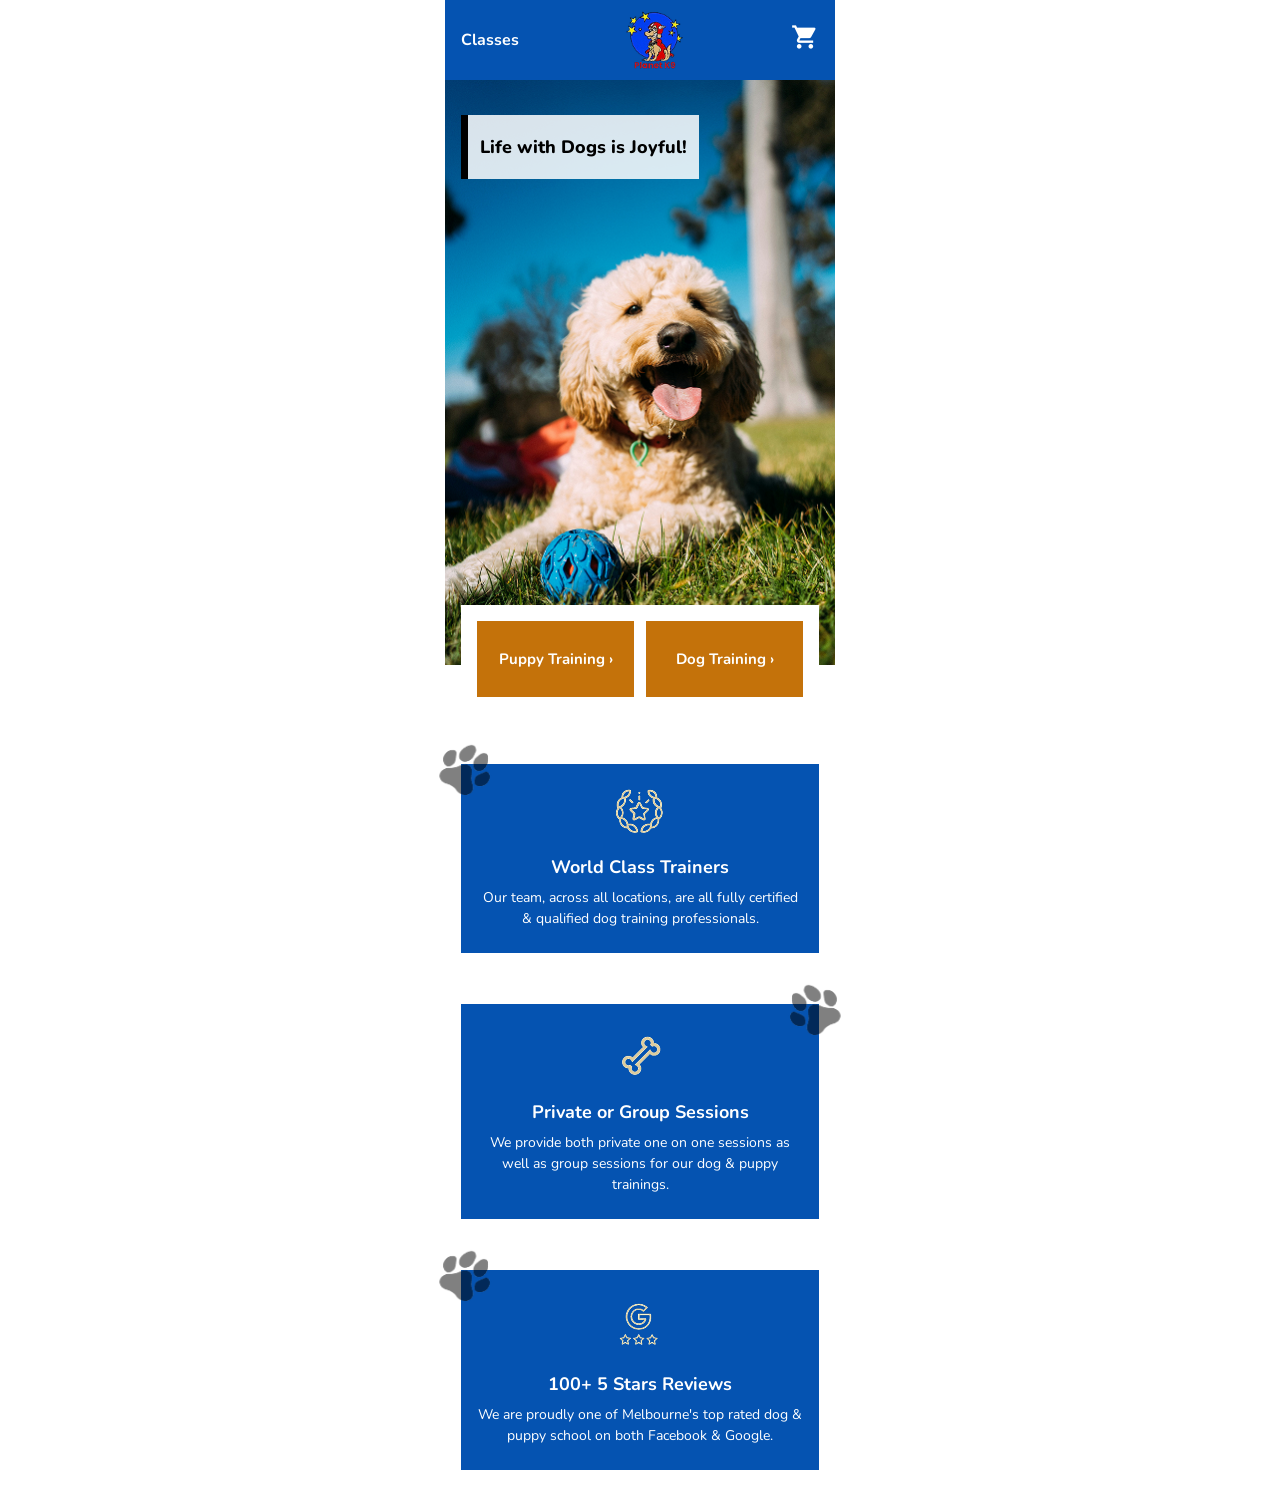
==== index.html @ c0ae0f84 "Added styling and states to class detail page, created JSON local storage to count current cart item" ====
<!DOCTYPE html>
<html lang="en">
<head>
    <meta charset="UTF-8">
    <meta name="viewport" content="width=device-width, initial-scale=1.0">
    <title>Homepage</title>
    <link rel="stylesheet" href="css/style.css">
    <link href="https://fonts.googleapis.com/css2?family=Nunito:wght@400;600;700;800&display=swap" rel="stylesheet">
    <link href="https://fonts.googleapis.com/icon?family=Material+Icons" rel="stylesheet">
</head>
<body>

    <!-- NAV -->
    <header>
        <nav class = "navbar">
            <a href="class.html">Classes</a>
            <img src="images/logo.png" alt = "Planet K9 Logo" class = "logo">
            <a href= "cart.html" class = "cart-link">
                <span class = "material-icons">shopping_cart</span>
                <span id = "cart-badge" class="cart-badge"></span>
            </a>
        </nav>
    </header>

    <!-- HERO -->
    <section class="hero">
        <div class="slogan-box">
        <p>Life with Dogs is Joyful!</p>
        </div>
        <img src="images/hero_mobile.png" alt="Happy dog" class="hero-img">
    </section>

    <!-- CTA BUTTONS -->
    <section class="cta-buttons">
        <a href="class.html" class="cta-btn">Puppy Training › </a>
        <a href="class.html" class="cta-btn">Dog Training › </a>
    </section>

    <!-- TRUST BADGES -->
    <section class="trust-badges">
        <div class="badge">
            <img src="images/dogPaw.png" alt="" class="paw-icon">
            <img src="images/wct_visual.png" alt="" class="badge-icon">
            <h3>World Class Trainers</h3>
            <p>Our team, across all locations, are all fully certified & qualified dog training professionals.</p>
        </div>
        <div class="badge">
            <img src="images/dogPaw.png" alt="" class="paw-icon paw-right">
            <img src="images/PorG_visual.png" alt="" class="badge-icon">
            <h3>Private or Group Sessions</h3>
            <p>We provide both private one on one sessions as well as group sessions for our dog & puppy trainings.</p>
        </div>
        <div class="badge">
            <img src="images/dogPaw.png" alt="" class="paw-icon">
            <img src="images/google_review_visual.png" alt="" class="badge-icon">
            <h3>100+ 5 Stars Reviews</h3>
            <p>We are proudly one of Melbourne's top rated dog & puppy school on both Facebook & Google.</p>
        </div>
    </section>

    <script src="js/cart.js"></script>
    
</body>
</html>
---- css/style.css ----
/* Declaring color's variable */
:root {
    --primary:#0553B1;
    --accent: #C4720A;
    --blackText: #2C2C2C;
    --black: #000000;
    --white: #FFFFFF;
    --gray: #D2D3D5;
    --dark-gray: #9C9FA3;

}

/* Removes Browser's spacing , border box overflow */
* {
    margin: 0;
    padding: 0;
    box-sizing: border-box;
}

/* Setting Screen Width and Fonts */
body {
  font-family: 'Nunito', sans-serif;
  background: var(--white);
  color: var(--blackText);
  max-width: 390px;
  margin: 0 auto;
}

/* NAV */

.navbar {
  background: var(--primary);
  display: flex;
  justify-content: space-between;
  align-items: center;
  padding: 10px 16px;
}

.navbar a {
  color: white;
  text-decoration: none; 
  font-weight: 700;
  font-size: 16px;
}

.logo {
  width: 60px;
  height: 60px;
  object-fit: contain;
}

.cart-link {
  color: white;
  text-decoration: none;
}

.cart-link .material-icons {
  font-size: 28px;
}

/* HERO */
.hero {
  position: relative;
  width: 100%;
}

.hero-img {
  width: 100%;
  display: block;
}

.slogan-box {
  position: absolute;
  top: 35px;
  left: 16px;
  background: rgba(255,255,255,0.85);
  padding: 20px 12px;
  border-left: 7px solid var(--black);
}

.slogan-box p {
    font-weight: 800;
    font-size: 18px;
    color: var(--black)
}

/* CTA BUTTONS */
.cta-buttons {
  display: flex;
  gap: 12px;
  padding: 16px;
  background: var(--white);
  margin-top: -60px;
  position: relative;
  z-index: 1;
  margin-left: 16px;
  margin-right: 16px;
}

.cta-btn {
  flex: 1;
  background: var(--accent);
  color: var(--white);
  text-decoration: none;
  text-align: center;
  padding: 28px 20px;
  font-weight: 700;
  font-size: 15px;
}

/* Badges */
.trust-badges {
  display: flex;
  flex-direction: column;
  gap: 16px;
  padding: 16px;
}

.badge {
  background: var(--primary);
  color: var(--white);
  padding: 24px 16px;
  text-align: center;
  position: relative;
  overflow: visible;
  margin-top: 35px;
}

.paw-icon {
  position: absolute;
  top: -55px;
  left: -55px;
  width: 120px;
  height: 120px;
}

.paw-right {
  top: -55px;
  right: -55px;
  left:auto;
  transform: scaleX(-1);

}

.badge-icon {
  font-size: 32px;
  margin-bottom: 12px;
}

.badge h3 {
  font-size: 18px;
  font-weight: 700;
  margin-bottom: 8px;
}
.badge p {
  font-size: 14px;
  line-height: 1.5;
}

/* Class sections */

.puppy-training, .dog-training{
    padding: 16px;
    background-color: var(--white);
    flex-direction: column;
    display: flex;
    min-height: 47vh;
}

.puppy-training{
    background-color: var(--gray);
}

.dog-training{
    background-color: var(--dark-gray);
}

.puppy-training p, .dog-training p {
    font-size: 18px;
    font-weight: 700;
    margin-bottom: 12px;
}

.section-header{
    background-color: var(--white);
    padding: 12px 16px;
    font-size: 18px;
    font-weight: 700;
    margin: -16px -16px 12px -16px;
}


/* Horizontal scroll class container */
.classArea {
    display: flex;
    flex-direction: row;
    /* automatic scrollbar */
    overflow-x: auto;
    gap: 12px;
    padding-bottom: 12px;
    /* Hide scrollbar but keep scroll functional (firefox) */
    scrollbar-width: none;
    flex: 1;
    align-items: center;
}

/* Hide scrollbar from chrome and safari */
.classArea::-webkit-scrollbar{
    display: none
}
.class-card{
    background-color: var(--white);
    min-width: 250px;
    display: flex;
    flex-direction: column;
    height: 220px;
}

.class-card-top {
    display: flex;
    flex-direction: row;
    margin: 0  0  0  8px;
}

.card-content{
    flex: 1;
    padding: 10px;
}

.class-card img{
    width: 120px;
    height: 140px;
    /* same height across all cards */
    object-fit: cover;
    margin-top: 10px;
}

.class-card .level {
  font-size: 12px;
  color: var(--blackText);
  margin-bottom: 4px;
  text-transform: uppercase;
  letter-spacing: 0.5px;
}

.class-card h3 {
  font-size: 15px;
  font-weight: 800;
  margin-bottom: 8px;
  color: var(--primary)
}

.class-card p {
  font-size: 11px;
  color: var(--blackText);
  margin-bottom: 2px;
}

.class-card button {
  margin-top: 8px;
  width: 100%;
  padding: 10px;
  background: var(--accent);
  color: var(--white);
  border: none;
  /* form element, browser apply auto font */
  font-family: 'Nunito', sans-serif;
  font-weight: 700;
  font-size: 13px;
  /* indicate clickable */
  cursor: pointer;
  /* pushes the button to the atmost bottom of the card */
  margin-top: auto;
}

/* CLASS DETAILS */

.detail-img{
  width: 100%;
  max-height: 250px;
  object-fit: cover;
  display: block;
}


  /* Class Info */
.class-info {
  margin: 16px 0;
}

#class-level {
  font-size: 12px;
  color: var(--dark-gray);
  text-transform: uppercase;
  letter-spacing: 0.5px;
}

#class-name {
  font-size: 22px;
  font-weight: 800;
  color: var(--primary);
  margin: 4px 0;
}

#class-location {
  font-size: 13px;
  color: var(--blackText);
}

.time-note {
  color: red;
  font-size: 12px;
  font-weight: 700;
  font-style: italic;
}

  /* Date Selection */
.date-section {
  margin: 16px 0;
}

.date-section h4 {
  font-size: 14px;
  margin-bottom: 8px;
}

#date-pills {
  display: flex;
  gap: 8px;
  overflow-x: auto;
  scrollbar-width: none;
}

#date-pills::-webkit-scrollbar {
  display: none;
}

.date-pill {
  min-width: 60px;
  padding: 10px 8px;
  border: 2px solid var(--gray);
  border-radius: 50%;
  text-align: center;
  font-size: 11px;
  font-weight: 700;
  cursor: pointer;
  /* original  size when scaled */
  flex-shrink: 0;
}

.date-pill.selected {
  background: var(--primary);
  color: white;
  border-color: var(--primary);
}

  /* Whats Included */

.included-section {
  background: var(--gray);
  border-radius: 8px;
  padding: 16px;
  margin: 16px 0;
}

.included-section h3 {
  text-align: center;
  font-size: 16px;
  margin-bottom: 12px;
  color: var(--primary);
}

#included-list p {
  font-size: 13px;
  margin-bottom: 6px;
  line-height: 1.6;
}

#included-list a {
  color: var(--primary);
  text-decoration: underline;
  font-weight: 700;
}

  /* Price and Book */
.price-section {
  text-align: center;
  margin: 16px 0;
}

.price-label {
  background: var(--primary);
  color: white;
  padding: 8px;
  font-weight: 700;
}

#class-price {
  font-size: 28px;
  font-weight: 800;
  color: var(--accent);
  margin: 8px 0;
}

#book-button {
  width: 100%;
  padding: 14px;
  background: var(--accent);
  color: white;
  border: none;
  font-family: 'Nunito', sans-serif;
  font-weight: 800;
  font-size: 16px;
  cursor: pointer;
}



/* CART */

.cart-link {
  position:relative
}

.cart-badge {
  position: absolute;
  top: -8px;
  right: -8px;
  background: var(--accent);
  color: white;
  font-size: 11px;
  font-weight: 700;
  width: 18px;
  height: 18px;
  border-radius: 50%;
  display: none;
  text-align: center;
  line-height: 18px;
}
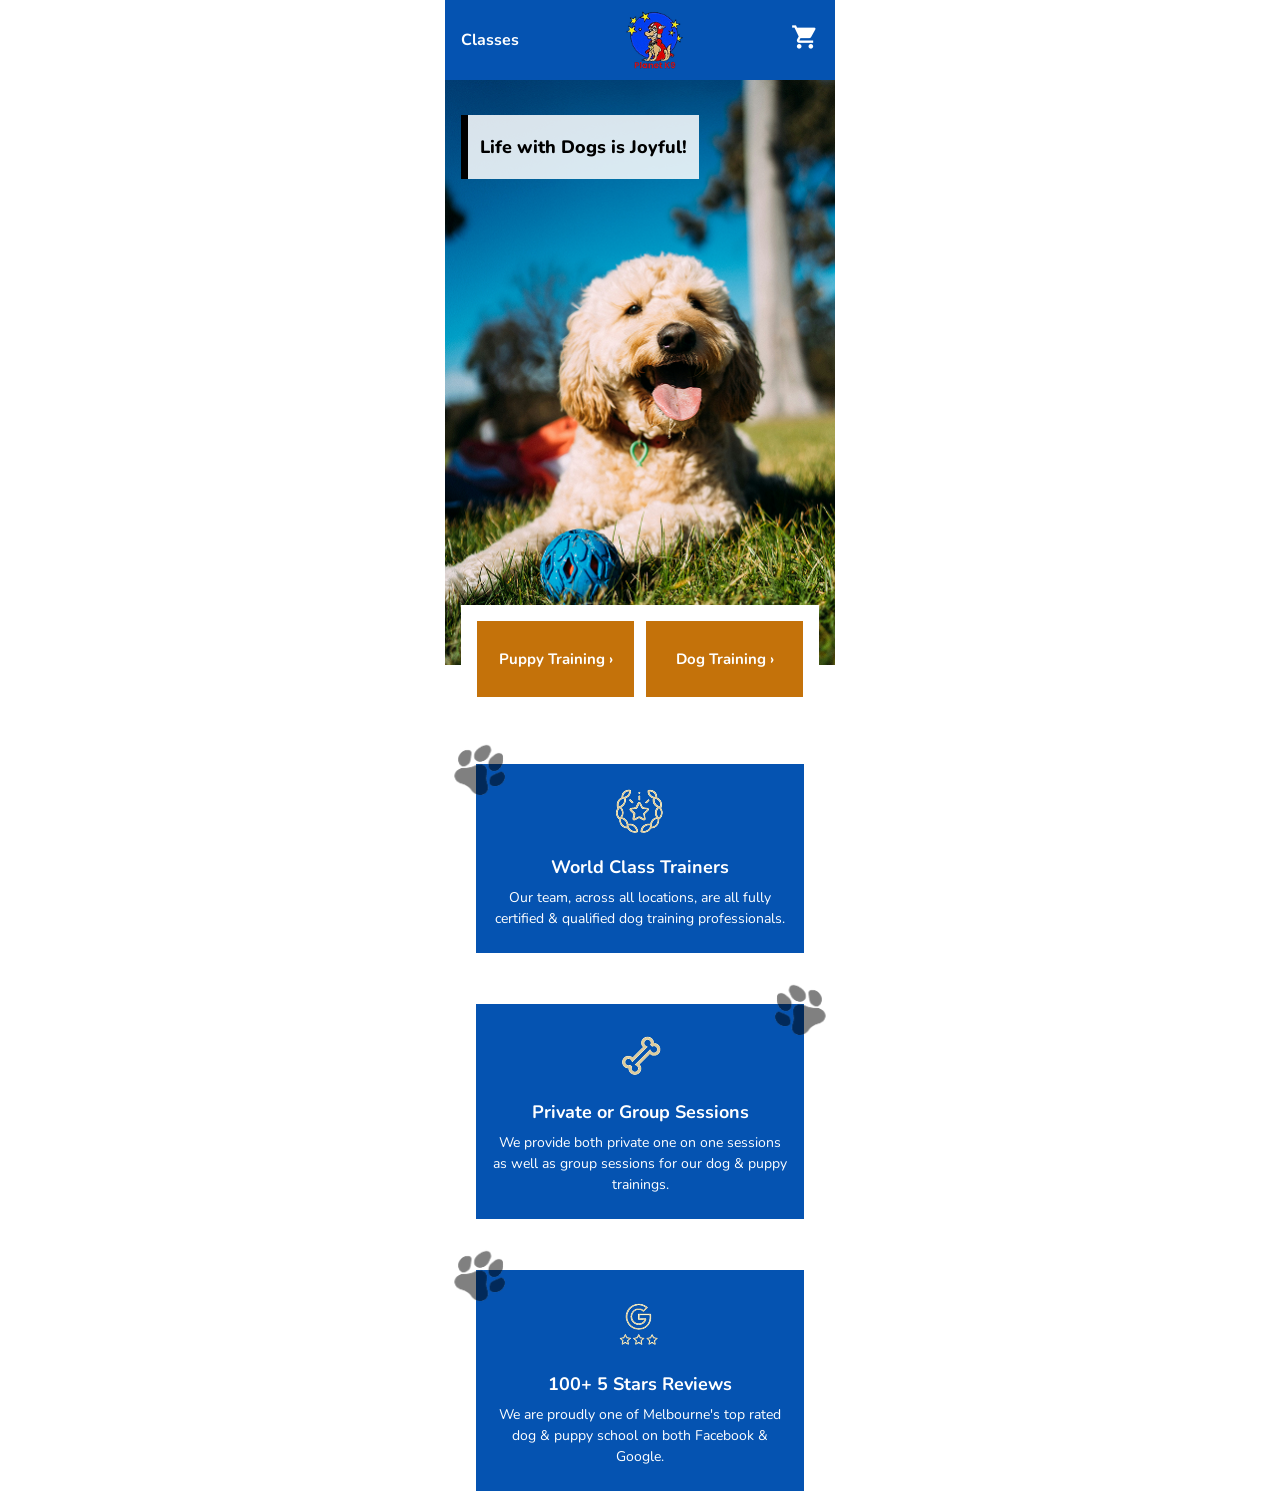
==== commit 2404d0b6: "Add checkout page with validation and refactor shared functions to shared.js" ====
--- a/index.html
+++ b/index.html
@@ -36,29 +36,32 @@
         <a href="class.html" class="cta-btn">Dog Training › </a>
     </section>
 
-    <!-- TRUST BADGES -->
-    <section class="trust-badges">
-        <div class="badge">
-            <img src="images/dogPaw.png" alt="" class="paw-icon">
-            <img src="images/wct_visual.png" alt="" class="badge-icon">
-            <h3>World Class Trainers</h3>
-            <p>Our team, across all locations, are all fully certified & qualified dog training professionals.</p>
-        </div>
-        <div class="badge">
-            <img src="images/dogPaw.png" alt="" class="paw-icon paw-right">
-            <img src="images/PorG_visual.png" alt="" class="badge-icon">
-            <h3>Private or Group Sessions</h3>
-            <p>We provide both private one on one sessions as well as group sessions for our dog & puppy trainings.</p>
-        </div>
-        <div class="badge">
-            <img src="images/dogPaw.png" alt="" class="paw-icon">
-            <img src="images/google_review_visual.png" alt="" class="badge-icon">
-            <h3>100+ 5 Stars Reviews</h3>
-            <p>We are proudly one of Melbourne's top rated dog & puppy school on both Facebook & Google.</p>
-        </div>
+    <section class="paddedContainer">
+        <!-- TRUST BADGES -->
+        <section class="trust-badges">
+            <div class="badge">
+                <img src="images/dogPaw.png" alt="" class="paw-icon">
+                <img src="images/wct_visual.png" alt="" class="badge-icon">
+                <h3>World Class Trainers</h3>
+                <p>Our team, across all locations, are all fully certified & qualified dog training professionals.</p>
+            </div>
+            <div class="badge">
+                <img src="images/dogPaw.png" alt="" class="paw-icon paw-right">
+                <img src="images/PorG_visual.png" alt="" class="badge-icon">
+                <h3>Private or Group Sessions</h3>
+                <p>We provide both private one on one sessions as well as group sessions for our dog & puppy trainings.</p>
+            </div>
+            <div class="badge">
+                <img src="images/dogPaw.png" alt="" class="paw-icon">
+                <img src="images/google_review_visual.png" alt="" class="badge-icon">
+                <h3>100+ 5 Stars Reviews</h3>
+                <p>We are proudly one of Melbourne's top rated dog & puppy school on both Facebook & Google.</p>
+            </div>
+        </section>
     </section>
 
-    <script src="js/cart.js"></script>
-    
+    <script src="js/classes.js"></script>
+    <script src="js/shared.js"></script>
+
 </body>
 </html>
--- a/css/style.css
+++ b/css/style.css
@@ -24,6 +24,11 @@
   color: var(--blackText);
   max-width: 390px;
   margin: 0 auto;
+}
+
+.paddedContainer{
+  padding: 0 15px;
+  max-width: 100%;
 }
 
 /* NAV */
@@ -276,10 +281,11 @@
 /* CLASS DETAILS */
 
 .detail-img{
-  width: 100%;
+  width: 50%;
   max-height: 250px;
   object-fit: cover;
   display: block;
+  margin: 10px auto;
 }
 
 
@@ -436,4 +442,183 @@
   display: none;
   text-align: center;
   line-height: 18px;
-}+}
+
+.class-summary-header{
+  font-weight: 700;
+  border-bottom-width: 1px;
+  border-bottom-color: var(--black);
+  border-bottom-style: solid;
+  font-size: 20px;
+  margin: 10px 10px;
+}
+
+/* cart items */
+.cart-item{
+  margin: 10px auto;
+  display: flex;
+  gap: 35px;
+  margin-left: 30px
+}
+
+.cart-details{
+  gap: 40px;
+}
+
+.cart-image {
+    width: 150px;
+    height: 180px;
+    object-fit: cover;
+}
+
+.cart-details h3 {
+    margin: 0 0 8px 0;
+    font-weight: 700;
+}
+
+.cart-details p {
+    margin: 4px 0;
+}
+
+.remove-btn {
+    color: var(--accent);
+    cursor: pointer;
+    font-weight: 600;
+}
+
+/* dog detail box */
+.dog-details-card {
+    background: var(--gray);
+    padding: 20px;
+    margin: 20px 10px;
+    border-top: 1px solid var(--black);
+    border-bottom: 1px solid var(--black);
+    border-radius: 8px;
+}
+
+.dog-details-card h3 {
+    margin: 0 0 15px 0;
+    font-weight: 700;
+}
+
+.dog-form {
+    display: flex;
+    flex-direction: column;
+    gap: 12px;
+    margin-bottom: 15px;
+}
+
+.dog-form label {
+    font-weight: 600;
+    display: flex;
+    align-items: center;
+    gap: 10px;
+}
+
+.dog-input {
+    flex: 1;
+    padding: 8px;
+    border: 1px solid #ccc;
+    border-radius: 4px;
+    font-family: inherit;
+}
+
+.add-dog-btn {
+    width: 40px;
+    height: 40px;
+    background: var(--primary);
+    color: white;
+    border: none;
+    border-radius: 50%;
+    font-size: 24px;
+    cursor: pointer;
+}
+
+.order-summary {
+    margin: 30px 10px 0 10px;
+    padding: 15px;
+    border-top: 2px solid var(--black);  
+}
+
+.order-summary h3 {
+    margin: 0 0 15px 0;
+    font-weight: 700;
+    font-size: 18px;
+}
+
+.order-summary p {
+    display: flex;
+    justify-content: space-between; 
+    margin: 8px 0;
+}
+
+.total {
+    display: flex;
+    justify-content: space-between;
+    font-weight: 700;
+    font-size: 20px;
+    color: var(--accent);
+    margin-top: 15px;
+    padding-top: 15px;
+    /* Separate total from items */
+    border-top: 1px solid #ccc;  
+}
+
+.checkout-btn {
+    width: 80%;
+    margin: 5px auto;
+    display: block;
+    background: var(--accent);
+    color: var(--white);
+    border: none;
+    text-align: center;
+    padding: 20px;
+    font-weight: 700;
+    font-size: 16px;
+    cursor: pointer;
+    border-radius: 4px;  /* Slight rounding */
+    text-transform: uppercase;
+}
+
+
+/* Confirmation Page */
+
+.checkout-text {
+    font-weight: 700;
+    font-size: 20px;
+    border-bottom: 2px solid var(--black);
+    padding: 10px 15px 15px 15px;
+    margin: 10px 15px;
+}
+
+.card-form {
+    background: var(--gray);
+    padding: 20px 15px;
+    margin: 20px 15px;
+    border-radius: 8px;
+}
+
+.card-form label {
+    display: block;
+    font-weight: 600;
+    margin-bottom: 15px;
+}
+
+.card-input {
+    display: block;
+    width: 100%;
+    padding: 10px;
+    margin-top: 5px;
+    border: 1px solid #ccc;
+    border-radius: 4px;
+    font-family: inherit;
+}
+
+.card-form-flex {
+    display: flex;
+    gap: 15px;
+}
+
+.card-form-flex label {
+    flex: 1;
+}
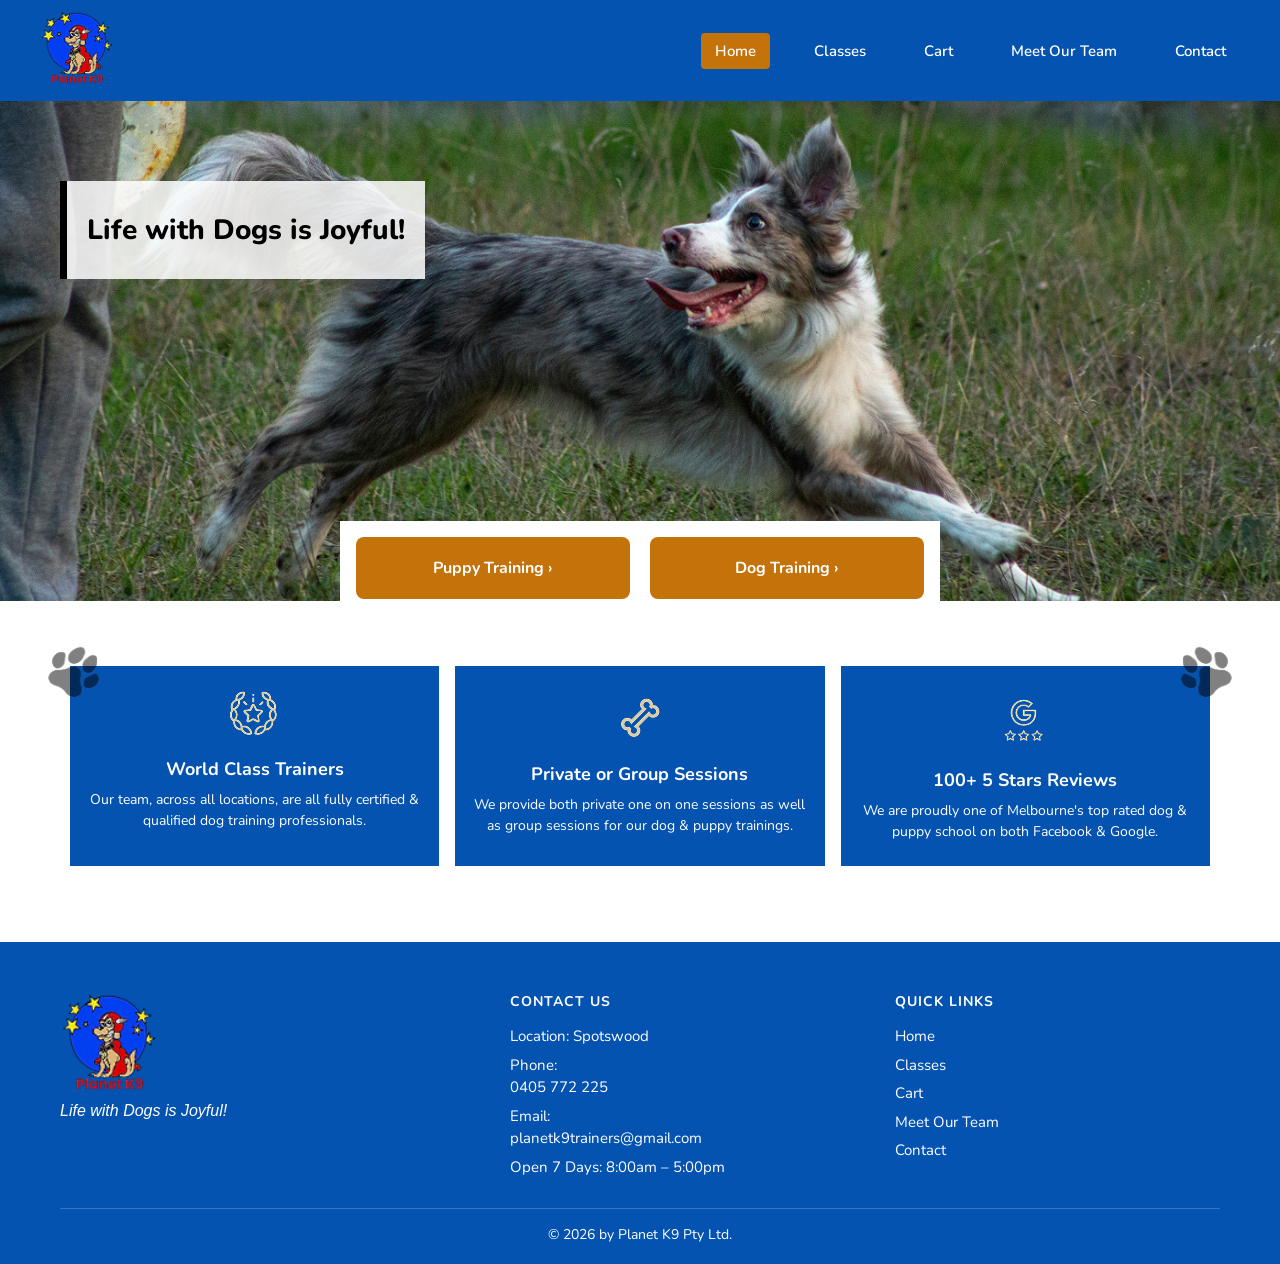
==== commit 31320868: "Apply tutor feedback: add footer, fix desktop spacing. Updated all md files" ====
--- a/index.html
+++ b/index.html
@@ -9,6 +9,21 @@
     <link href="https://fonts.googleapis.com/icon?family=Material+Icons" rel="stylesheet">
 </head>
 <body>
+
+
+    <!-- Information Bar (Desktop Header) -->
+    <div class="info-bar">
+        <a href="index.html">
+            <img src="images/logo.png" alt="Planet K9 Logo" class="logo">
+        </a>
+        <div class="nav-links">
+            <a href="index.html" class="nav-link active">Home</a>
+            <a href="class.html" class="nav-link">Classes</a>
+            <a href="cart.html" class="nav-link cart-link">Cart<span id="cart-badge" class="cart-badge"></span></a>
+            <a href="#" class="nav-link disabled">Meet Our Team</a>
+            <a href="#" class="nav-link disabled">Contact</a>
+        </div>
+    </div>
 
     <!-- NAV -->
     <header>
@@ -45,13 +60,13 @@
                 <h3>World Class Trainers</h3>
                 <p>Our team, across all locations, are all fully certified & qualified dog training professionals.</p>
             </div>
-            <div class="badge">
+            <div class="badge badge-no-paw">
                 <img src="images/dogPaw.png" alt="" class="paw-icon paw-right">
                 <img src="images/PorG_visual.png" alt="" class="badge-icon">
                 <h3>Private or Group Sessions</h3>
                 <p>We provide both private one on one sessions as well as group sessions for our dog & puppy trainings.</p>
             </div>
-            <div class="badge">
+            <div class="badge badge-paw-right">
                 <img src="images/dogPaw.png" alt="" class="paw-icon">
                 <img src="images/google_review_visual.png" alt="" class="badge-icon">
                 <h3>100+ 5 Stars Reviews</h3>
@@ -60,6 +75,34 @@
         </section>
     </section>
 
+    <!-- FOOTER -->
+    <footer class="site-footer">
+        <div class="footer-content">
+            <div class="footer-brand">
+                <img src="images/logo.png" alt="Planet K9 Logo" class="footer-logo">
+                <p class="footer-tagline">Life with Dogs is Joyful!</p>
+            </div>
+            <div class="footer-section">
+                <h4>Contact Us</h4>
+                <p>Location: Spotswood</p>
+                <p>Phone: <a href="tel:0405772225">0405 772 225</a></p>
+                <p>Email: <a href="mailto:planetk9trainers@gmail.com">planetk9trainers@gmail.com</a></p>
+                <p>Open 7 Days: 8:00am &ndash; 5:00pm</p>
+            </div>
+            <div class="footer-section">
+                <h4>Quick Links</h4>
+                <a href="index.html">Home</a>
+                <a href="class.html">Classes</a>
+                <a href="cart.html">Cart</a>
+                <a href="#" class="disabled">Meet Our Team</a>
+                <a href="#" class="disabled">Contact</a>
+            </div>
+        </div>
+        <div class="footer-bottom">
+            <p>&copy; 2026 by Planet K9 Pty Ltd.</p>
+        </div>
+    </footer>
+
     <script src="js/classes.js"></script>
     <script src="js/shared.js"></script>
 
--- a/css/style.css
+++ b/css/style.css
@@ -1,37 +1,41 @@
-/* Declaring color's variable */
+/* ============================================
+   VARIABLES & RESET
+   ============================================ */
 :root {
-    --primary:#0553B1;
-    --accent: #C4720A;
-    --blackText: #2C2C2C;
-    --black: #000000;
-    --white: #FFFFFF;
-    --gray: #D2D3D5;
-    --dark-gray: #9C9FA3;
-
-}
-
-/* Removes Browser's spacing , border box overflow */
+  --primary: #0553b1;
+  --accent: #c4720a;
+  --blackText: #2c2c2c;
+  --black: #000000;
+  --white: #ffffff;
+  --gray: #d2d3d5;
+  --dark-gray: #9c9fa3;
+}
+
 * {
-    margin: 0;
-    padding: 0;
-    box-sizing: border-box;
-}
-
-/* Setting Screen Width and Fonts */
+  margin: 0;
+  padding: 0;
+  box-sizing: border-box;
+}
+
+html,
 body {
-  font-family: 'Nunito', sans-serif;
+  overflow-x: hidden;
+}
+
+body {
+  font-family: "Nunito", sans-serif;
   background: var(--white);
   color: var(--blackText);
   max-width: 390px;
   margin: 0 auto;
 }
 
-.paddedContainer{
-  padding: 0 15px;
-  max-width: 100%;
-}
-
-/* NAV */
+/* ============================================
+   NAVIGATION - MOBILE
+   ============================================ */
+.info-bar {
+  display: none;
+}
 
 .navbar {
   background: var(--primary);
@@ -41,9 +45,13 @@
   padding: 10px 16px;
 }
 
+.desktop-nav {
+  display: none;
+}
+
 .navbar a {
   color: white;
-  text-decoration: none; 
+  text-decoration: none;
   font-weight: 700;
   font-size: 16px;
 }
@@ -55,6 +63,7 @@
 }
 
 .cart-link {
+  position: relative;
   color: white;
   text-decoration: none;
 }
@@ -63,7 +72,25 @@
   font-size: 28px;
 }
 
-/* HERO */
+.cart-badge {
+  position: absolute;
+  top: -8px;
+  right: -8px;
+  background: var(--accent);
+  color: white;
+  font-size: 11px;
+  font-weight: 700;
+  width: 18px;
+  height: 18px;
+  border-radius: 50%;
+  display: none;
+  text-align: center;
+  line-height: 18px;
+}
+
+/* ============================================
+   HOMEPAGE - HERO SECTION
+   ============================================ */
 .hero {
   position: relative;
   width: 100%;
@@ -78,18 +105,20 @@
   position: absolute;
   top: 35px;
   left: 16px;
-  background: rgba(255,255,255,0.85);
+  background: rgba(255, 255, 255, 0.85);
   padding: 20px 12px;
   border-left: 7px solid var(--black);
 }
 
 .slogan-box p {
-    font-weight: 800;
-    font-size: 18px;
-    color: var(--black)
-}
-
-/* CTA BUTTONS */
+  font-weight: 800;
+  font-size: 18px;
+  color: var(--black);
+}
+
+/* ============================================
+   HOMEPAGE - CTA BUTTONS
+   ============================================ */
 .cta-buttons {
   display: flex;
   gap: 12px;
@@ -111,14 +140,17 @@
   padding: 28px 20px;
   font-weight: 700;
   font-size: 15px;
-}
-
-/* Badges */
+  border-radius: 8px;
+}
+
+/* ============================================
+   HOMEPAGE - TRUST BADGES
+   ============================================ */
 .trust-badges {
   display: flex;
   flex-direction: column;
   gap: 16px;
-  padding: 16px;
+  padding: 16px 60px;
 }
 
 .badge {
@@ -142,9 +174,8 @@
 .paw-right {
   top: -55px;
   right: -55px;
-  left:auto;
+  left: auto;
   transform: scaleX(-1);
-
 }
 
 .badge-icon {
@@ -157,87 +188,84 @@
   font-weight: 700;
   margin-bottom: 8px;
 }
+
 .badge p {
   font-size: 14px;
   line-height: 1.5;
 }
 
-/* Class sections */
-
-.puppy-training, .dog-training{
-    padding: 16px;
-    background-color: var(--white);
-    flex-direction: column;
-    display: flex;
-    min-height: 47vh;
-}
-
-.puppy-training{
-    background-color: var(--gray);
-}
-
-.dog-training{
-    background-color: var(--dark-gray);
-}
-
-.puppy-training p, .dog-training p {
-    font-size: 18px;
-    font-weight: 700;
-    margin-bottom: 12px;
-}
-
-.section-header{
-    background-color: var(--white);
-    padding: 12px 16px;
-    font-size: 18px;
-    font-weight: 700;
-    margin: -16px -16px 12px -16px;
-}
-
-
-/* Horizontal scroll class container */
+/* ============================================
+   CLASS LISTING PAGE
+   ============================================ */
+.paddedContainer {
+  padding: 0 15px;
+  max-width: 100%;
+}
+
+.puppy-training,
+.dog-training {
+  padding: 16px;
+  background-color: var(--white);
+  flex-direction: column;
+  display: flex;
+  min-height: 47vh;
+}
+
+.puppy-training {
+  background-color: var(--gray);
+}
+
+.dog-training {
+  background-color: var(--dark-gray);
+}
+
+.section-header {
+  background-color: var(--white);
+  padding: 12px 16px;
+  font-size: 18px;
+  font-weight: 700;
+  margin: -16px -16px 12px -16px;
+}
+
 .classArea {
-    display: flex;
-    flex-direction: row;
-    /* automatic scrollbar */
-    overflow-x: auto;
-    gap: 12px;
-    padding-bottom: 12px;
-    /* Hide scrollbar but keep scroll functional (firefox) */
-    scrollbar-width: none;
-    flex: 1;
-    align-items: center;
-}
-
-/* Hide scrollbar from chrome and safari */
-.classArea::-webkit-scrollbar{
-    display: none
-}
-.class-card{
-    background-color: var(--white);
-    min-width: 250px;
-    display: flex;
-    flex-direction: column;
-    height: 220px;
+  display: flex;
+  flex-direction: row;
+  overflow-x: auto;
+  gap: 12px;
+  padding-bottom: 12px;
+  scrollbar-width: none;
+  flex: 1;
+  align-items: center;
+}
+
+.classArea::-webkit-scrollbar {
+  display: none;
+}
+
+.class-card {
+  background-color: var(--white);
+  min-width: 250px;
+  display: flex;
+  flex-direction: column;
+  height: 220px;
 }
 
 .class-card-top {
-    display: flex;
-    flex-direction: row;
-    margin: 0  0  0  8px;
-}
-
-.card-content{
-    flex: 1;
-    padding: 10px;
-}
-
-.class-card img{
-    width: 120px;
-    height: 140px;
-    /* same height across all cards */
-    object-fit: cover;
-    margin-top: 10px;
+  display: flex;
+  flex-direction: row;
+  margin: 0 0 0 8px;
+}
+
+.card-content {
+  flex: 1;
+  padding: 10px;
+}
+
+.class-card img {
+  width: 120px;
+  height: 140px;
+  object-fit: cover;
+  margin-top: 10px;
 }
 
 .class-card .level {
@@ -252,7 +280,7 @@
   font-size: 15px;
   font-weight: 800;
   margin-bottom: 8px;
-  color: var(--primary)
+  color: var(--primary);
 }
 
 .class-card p {
@@ -262,25 +290,22 @@
 }
 
 .class-card button {
-  margin-top: 8px;
+  margin-top: auto;
   width: 100%;
   padding: 10px;
   background: var(--accent);
   color: var(--white);
   border: none;
-  /* form element, browser apply auto font */
-  font-family: 'Nunito', sans-serif;
+  font-family: "Nunito", sans-serif;
   font-weight: 700;
   font-size: 13px;
-  /* indicate clickable */
   cursor: pointer;
-  /* pushes the button to the atmost bottom of the card */
-  margin-top: auto;
-}
-
-/* CLASS DETAILS */
-
-.detail-img{
+}
+
+/* ============================================
+   CLASS DETAIL PAGE
+   ============================================ */
+.detail-img {
   width: 50%;
   max-height: 250px;
   object-fit: cover;
@@ -288,8 +313,6 @@
   margin: 10px auto;
 }
 
-
-  /* Class Info */
 .class-info {
   margin: 16px 0;
 }
@@ -320,7 +343,6 @@
   font-style: italic;
 }
 
-  /* Date Selection */
 .date-section {
   margin: 16px 0;
 }
@@ -350,7 +372,6 @@
   font-size: 11px;
   font-weight: 700;
   cursor: pointer;
-  /* original  size when scaled */
   flex-shrink: 0;
 }
 
@@ -359,8 +380,6 @@
   color: white;
   border-color: var(--primary);
 }
-
-  /* Whats Included */
 
 .included-section {
   background: var(--gray);
@@ -388,17 +407,15 @@
   font-weight: 700;
 }
 
-  /* Price and Book */
 .price-section {
   text-align: center;
   margin: 16px 0;
 }
 
 .price-label {
-  background: var(--primary);
-  color: white;
-  padding: 8px;
-  font-weight: 700;
+  color: var(--primary);
+  font-weight: 700;
+  font-size: 18px;
 }
 
 #class-price {
@@ -414,211 +431,956 @@
   background: var(--accent);
   color: white;
   border: none;
-  font-family: 'Nunito', sans-serif;
+  font-family: "Nunito", sans-serif;
   font-weight: 800;
   font-size: 16px;
   cursor: pointer;
 }
 
-
-
-/* CART */
-
-.cart-link {
-  position:relative
-}
-
-.cart-badge {
-  position: absolute;
-  top: -8px;
-  right: -8px;
-  background: var(--accent);
-  color: white;
-  font-size: 11px;
-  font-weight: 700;
-  width: 18px;
-  height: 18px;
-  border-radius: 50%;
-  display: none;
-  text-align: center;
-  line-height: 18px;
-}
-
-.class-summary-header{
-  font-weight: 700;
-  border-bottom-width: 1px;
-  border-bottom-color: var(--black);
-  border-bottom-style: solid;
+/* ============================================
+   CART PAGE
+   ============================================ */
+.class-summary-header {
+  font-weight: 700;
+  border-bottom: 1px solid var(--black);
   font-size: 20px;
   margin: 10px 10px;
 }
 
-/* cart items */
-.cart-item{
+
+.cart-item {
   margin: 10px auto;
   display: flex;
   gap: 35px;
-  margin-left: 30px
-}
-
-.cart-details{
-  gap: 40px;
+  margin-left: 30px;
 }
 
 .cart-image {
-    width: 150px;
-    height: 180px;
+  width: 150px;
+  height: 180px;
+  object-fit: cover;
+}
+
+.cart-details h3 {
+  margin: 0 0 8px 0;
+  font-weight: 700;
+}
+
+.cart-details p {
+  margin: 4px 0;
+}
+
+.remove-btn {
+  color: var(--accent);
+  cursor: pointer;
+  font-weight: 600;
+}
+
+.dog-details-card {
+  background: var(--gray);
+  padding: 20px;
+  margin: 20px 10px;
+  border-top: 1px solid var(--black);
+  border-bottom: 1px solid var(--black);
+  border-radius: 8px;
+}
+
+.dog-details-card h3 {
+  margin: 0 0 15px 0;
+  font-weight: 700;
+}
+
+.dog-form {
+  display: flex;
+  flex-direction: column;
+  gap: 12px;
+  margin-bottom: 15px;
+}
+
+.dog-form label {
+  font-weight: 600;
+  display: block;
+}
+
+.dog-input {
+  display: block;
+  width: 100%;
+  margin-top: 5px;
+  padding: 8px;
+  border: 1px solid #ccc;
+  border-radius: 4px;
+  font-family: inherit;
+  box-sizing: border-box;
+}
+
+.add-dog-btn {
+  width: 40px;
+  height: 40px;
+  background: var(--primary);
+  color: white;
+  border: none;
+  border-radius: 50%;
+  font-size: 24px;
+  cursor: pointer;
+}
+
+.order-summary {
+  margin: 30px 10px 0 10px;
+  padding: 15px;
+  border-top: 2px solid var(--black);
+}
+
+.order-summary h3 {
+  margin: 0 0 15px 0;
+  font-weight: 700;
+  font-size: 18px;
+}
+
+.order-summary p {
+  display: flex;
+  justify-content: space-between;
+  margin: 8px 0;
+}
+
+.total {
+  display: flex;
+  justify-content: space-between;
+  font-weight: 700;
+  font-size: 20px;
+  color: var(--accent);
+  margin-top: 15px;
+  padding-top: 15px;
+  border-top: 1px solid #ccc;
+}
+
+.checkout-btn {
+  width: 80%;
+  margin: 5px auto;
+  display: block;
+  background: var(--accent);
+  color: var(--white);
+  border: none;
+  text-align: center;
+  padding: 20px;
+  font-weight: 700;
+  font-size: 16px;
+  cursor: pointer;
+  border-radius: 4px;
+  text-transform: uppercase;
+  text-decoration: none;
+}
+
+/* ============================================
+   CHECKOUT PAGE
+   ============================================ */
+.checkout-text {
+  font-weight: 700;
+  font-size: 20px;
+  border-bottom: 2px solid var(--black);
+  padding: 10px 15px 15px 15px;
+  margin: 10px 15px;
+}
+
+.card-header{
+  margin-bottom: 15px
+}
+
+.card-form {
+  background: var(--gray);
+  padding: 20px 15px;
+  margin: 20px 15px;
+  border-radius: 8px;
+}
+
+.card-form label {
+  display: block;
+  font-weight: 600;
+  margin-bottom: 15px;
+}
+
+.card-input {
+  display: block;
+  width: 100%;
+  padding: 10px;
+  margin-top: 5px;
+  border: 1px solid #ccc;
+  border-radius: 4px;
+  font-family: inherit;
+}
+
+.card-form-flex {
+  display: flex;
+  gap: 15px;
+}
+
+.card-form-flex label {
+  flex: 1;
+}
+
+/* ============================================
+   CONFIRMATION PAGE
+   ============================================ */
+.confirm-navbar {
+  display: flex;
+  justify-content: center;
+  align-items: center;
+  background-color: var(--primary);
+  padding: 10px 16px;
+}
+
+.confirmation-card {
+  background: var(--gray);
+  padding: 30px 20px;
+  margin: 40px 15px;
+  border-radius: 8px;
+  text-align: center;
+}
+
+.confirmation-header {
+  display: flex;
+  align-items: center;
+  justify-content: center;
+  gap: 15px;
+  margin-bottom: 15px;
+}
+
+.tick-icon {
+  width: 40px;
+  height: 40px;
+}
+
+.confirmation-header h1 {
+  font-size: 24px;
+  margin: 0;
+}
+
+.confirmation-message {
+  font-size: 16px;
+  margin: 15px 0 25px 0;
+}
+
+.dogs-divider {
+  display: flex;
+  justify-content: space-around;
+  align-items: center;
+  margin: 25px 0;
+  padding: 15px 0;
+  border-top: 2px solid var(--black);
+  border-bottom: 2px solid var(--black);
+}
+
+.dogs-divider img {
+  width: 50px;
+  height: auto;
+}
+
+.contact-info {
+  margin-top: 20px;
+  margin-bottom: 30px;
+}
+
+.contact-info p {
+  margin: 8px 0;
+  font-size: 14px;
+}
+
+.confirmation-card .checkout-btn {
+  width: 90%;
+  margin: 20px auto 0 auto;
+  display: block;
+}
+
+/* ============================================
+   SITE FOOTER
+   ============================================ */
+.site-footer {
+  background: var(--primary);
+  color: white;
+  padding: 32px 24px 16px;
+  margin-top: 40px;
+}
+
+.footer-content {
+  display: flex;
+  flex-direction: column;
+  gap: 28px;
+}
+
+.footer-brand {
+  text-align: center;
+}
+
+.footer-logo {
+  width: 80px;
+  height: 80px;
+  object-fit: contain;
+}
+
+.footer-tagline {
+  font-size: 14px;
+  font-style: italic;
+  margin-top: 4px;
+}
+
+.footer-section h4 {
+  font-size: 13px;
+  font-weight: 700;
+  text-transform: uppercase;
+  letter-spacing: 1px;
+  margin-bottom: 10px;
+}
+
+.footer-section p,
+.footer-section a {
+  font-size: 14px;
+  color: white;
+  text-decoration: none;
+  display: block;
+  margin-bottom: 6px;
+  line-height: 1.5;
+}
+
+.footer-section a:hover {
+  text-decoration: underline;
+}
+
+.footer-section a.disabled {
+  pointer-events: none;
+}
+
+.footer-bottom {
+  border-top: 1px solid rgba(255, 255, 255, 0.2);
+  padding-top: 16px;
+  margin-top: 24px;
+  text-align: center;
+  font-size: 13px;
+}
+
+/* ============================================
+   DESKTOP STYLES - 1024px+
+   ============================================ */
+@media (min-width: 1024px) {
+  /* BODY & OVERFLOW FIX */
+  body {
+    max-width: 1440px;
+  }
+
+  /* NAVIGATION - DESKTOP */
+  header .navbar {
+    display: none;
+  }
+
+  .nav-links {
+    display: flex;
+    gap: 30px;
+    align-items: center;
+  }
+
+  .nav-link {
+    color: white;
+    text-decoration: none;
+    font-weight: 600;
+    padding: 8px 14px;
+    border-radius: 4px;
+    font-size: 15px;
+  }
+
+  .nav-link.active {
+    background: var(--accent);
+  }
+
+  .nav-link.disabled {
+    pointer-events: none;
+  }
+
+  /* Cart link - show in info-bar nav, hide mobile icon */
+  header .navbar .cart-link {
+    display: none;
+  }
+
+  .info-bar .cart-link {
+    display: inline-block;
+    position: relative;
+  }
+
+  .info-bar .cart-badge {
+    position: absolute;
+    top: -5px;
+    right: -10px;
+    background: var(--accent);
+    color: white;
+    font-size: 12px;
+    font-weight: 700;
+    width: 20px;
+    height: 20px;
+    border-radius: 50%;
+    display: none;
+    text-align: center;
+    line-height: 20px;
+  }
+
+  /* INFO BAR - DESKTOP */
+  .info-bar {
+    display: flex;
+    justify-content: space-between;
+    align-items: center;
+    background: var(--primary);
+    padding: 10px 40px;
+  }
+
+  .info-bar .logo {
+    width: 75px;
+    height: 75px;
+  }
+
+  .info-items-group {
+    display: flex;
+    gap: 32px;
+    align-items: center;
+  }
+
+  .info-item {
+    display: flex;
+    align-items: center;
+    gap: 8px;
+    color: white;
+  }
+
+  .info-item img {
+    width: 55px;
+    height: 55px;
+  }
+
+  .info-label {
+    font-size: 12px;
+    margin-top: 10px;
+    font-weight: 400;
+  }
+
+  .info-value {
+    font-size: 14px;
+    font-weight: 700;
+    margin: 0;
+  }
+
+  /* HOMEPAGE - HERO */
+  .hero {
+    height: 500px;
+    overflow: hidden;
+  }
+
+  .hero-img {
+    width: 100%;
+    height: 100%;
     object-fit: cover;
-}
-
-.cart-details h3 {
-    margin: 0 0 8px 0;
-    font-weight: 700;
-}
-
-.cart-details p {
-    margin: 4px 0;
-}
-
-.remove-btn {
-    color: var(--accent);
-    cursor: pointer;
-    font-weight: 600;
-}
-
-/* dog detail box */
-.dog-details-card {
-    background: var(--gray);
+    content: url("../images/hero_desktop.png");
+  }
+
+  .slogan-box {
+    top: 80px;
+    left: 60px;
+    padding: 30px 20px;
+  }
+
+  .slogan-box p {
+    font-size: 28px;
+  }
+
+  /* HOMEPAGE - CTA BUTTONS */
+  .cta-buttons {
+    margin-top: -80px;
+    max-width: 600px;
+    margin-left: auto;
+    margin-right: auto;
+    gap: 20px;
+  }
+
+  .cta-btn {
+    padding: 20px 40px;
+    font-size: 16px;
+  }
+
+  /* HOMEPAGE - TRUST BADGES */
+  .trust-badges {
+    display: grid;
+    grid-template-columns: repeat(3, 1fr);
+    padding: 16px 70px;
+  }
+
+  .badge-no-paw .paw-icon {
+    display: none;
+  }
+
+  .badge-paw-right .paw-icon {
+    right: -55px;
+    left: auto;
+    transform: scaleX(-1);
+  }
+
+  /* CLASS LISTING PAGE */
+  .puppy-training,
+  .dog-training {
+    min-height: auto;
+    padding: 40px 60px;
+  }
+
+  .section-header {
+    font-size: 24px;
+    padding: 20px 60px;
+    margin: -40px -60px 30px -60px;
+  }
+
+  .classArea {
+    display: flex;
+    flex-direction: row;
+    overflow-x: auto;
+    gap: 30px;
+    scrollbar-width: thin;
+  }
+
+  .class-card {
+    min-width: 300px;
+    height: auto;
+    min-height: 320px;
+    flex-shrink: 0;
+  }
+
+  .class-card img {
+    width: 180px;
+    height: 250px;
+  }
+
+  .class-card .level {
+    font-size: 17px;
+  }
+
+  .class-card h3 {
+    font-size: 23px;
+    margin-bottom: 15px;
+  }
+
+  .class-card p {
+    font-size: 18px;
+    margin-bottom: 8px;
+  }
+
+  .class-card button {
+    padding: 12px;
+    font-size: 14px;
+  }
+
+  /* CLASS DETAIL PAGE */
+  .detail-container {
+    display: grid;
+    grid-template-columns: 500px 1fr;
+    grid-template-rows: auto auto auto;
+    gap: 40px 60px;
+    max-width: 1300px;
+    margin: 0 auto;
+    padding: 40px 60px;
+  }
+
+  header {
+    grid-column: 1 / -1;
+  }
+
+  .detail-img {
+    grid-column: 1;
+    grid-row: 2 / -1;
+    width: 100%;
+    height: auto;
+    max-height: none;
+    margin: 0;
+    border-radius: 8px;
+  }
+
+  .paddedContainer {
+    grid-column: 2;
+    grid-row: 2;
+    padding: 0;
+  }
+
+  .price-section {
+    grid-column: 2;
+    grid-row: 3;
+    margin: 0;
+  }
+
+  #class-level {
+    font-size: 14px;
+  }
+
+  #class-name {
+    font-size: 32px;
+    margin: 8px 0;
+  }
+
+  #class-location {
+    font-size: 16px;
+  }
+
+  .date-section h4 {
+    font-size: 16px;
+    margin-bottom: 12px;
+  }
+
+  .time-note {
+    font-size: 14px;
+  }
+
+  #date-pills {
+    flex-wrap: wrap;
+    gap: 12px;
+  }
+
+  .date-pill {
+    min-width: 90px;
+    padding: 14px 12px;
+    font-size: 14px;
+  }
+
+  .included-section {
+    margin: 20px 0;
+  }
+
+  .included-section h3 {
+    font-size: 20px;
+    margin-bottom: 16px;
+  }
+
+  #included-list p {
+    font-size: 15px;
+    margin-bottom: 8px;
+  }
+
+  .price-label {
+    font-size: 20px;
+  }
+
+  #class-price {
+    font-size: 42px;
+    margin: 20px 0;
+  }
+
+  #book-button {
+    width: 100%;
     padding: 20px;
-    margin: 20px 10px;
-    border-top: 1px solid var(--black);
-    border-bottom: 1px solid var(--black);
+    font-size: 18px;
+  }
+
+  /* CART PAGE */
+  .cart-page-wrapper {
+    display: grid;
+    grid-template-columns: 1fr 450px;
+    gap: 80px;
+    max-width: 1300px;
+    margin: 0 auto;
+    padding: 40px 60px;
+    align-items: start;
+  }
+
+  .class-summary-header {
+    font-size: 28px;
+    padding-bottom: 15px;
+    margin: 0 0 30px 0;
+    border-bottom: 2px solid var(--black);
+  }
+
+  .cart-item {
+    margin: 0 0 30px 0;
+    padding: 25px 0;
+    display: flex;
+    gap: 30px;
+    border-bottom: 2px solid #e0e0e0;
+  }
+
+  .cart-item:last-of-type {
+    border-bottom: none;
+  }
+
+  .cart-image {
+    width: 200px;
+    height: 220px;
     border-radius: 8px;
-}
-
-.dog-details-card h3 {
-    margin: 0 0 15px 0;
-    font-weight: 700;
-}
-
-.dog-form {
+  }
+
+  .cart-details {
+    flex: 1;
     display: flex;
     flex-direction: column;
-    gap: 12px;
-    margin-bottom: 15px;
-}
-
-.dog-form label {
+    justify-content: center;
+  }
+
+  .cart-details h3 {
+    font-size: 24px;
+    margin-bottom: 12px;
+    color: var(--black);
+  }
+
+  .cart-details p {
+    font-size: 16px;
+    margin: 8px 0;
+  }
+
+  .remove-btn {
+    font-size: 16px;
+    margin-top: 15px;
+    display: inline-block;
+  }
+
+  #cart-items {
+    padding-bottom: 40px;
+    border-bottom: 3px solid #ccc;
+    margin-bottom: 40px;
+  }
+
+  .dog-details-card {
+    margin: 0;
+    padding: 25px;
+    background: var(--gray);
+    border-radius: 8px;
+  }
+
+  .dog-details-card h3 {
+    font-size: 20px;
+    margin-bottom: 20px;
+  }
+
+  .dog-form label {
+    font-size: 16px;
+    margin-bottom: 20px;
+  }
+
+  .dog-input {
+    padding: 12px;
+    font-size: 15px;
+  }
+
+  .add-dog-btn {
+    width: 50px;
+    height: 50px;
+    font-size: 28px;
+  }
+
+  .order-summary h3 {
+    font-size: 24px;
+    margin-bottom: 25px;
+    text-align: left;
+    font-weight: 700;
+  }
+
+  .order-summary p {
+    font-size: 17px;
+    padding-bottom: 15px;
+    border-bottom: 1px solid #ddd;
+  }
+
+  .order-summary p:last-of-type {
+    border-bottom: none;
+  }
+
+  .total {
+    font-size: 26px;
+    margin-top: 25px;
+    padding-top: 25px;
+    border-top: 2px solid var(--black);
+    border-bottom: none;
+  }
+
+  .checkout-btn {
+    width: 100%;
+    margin: -20px 0 0 0;
+    padding: 20px;
+    font-size: 18px;
+    font-weight: 700;
+  }
+
+  /* CHECKOUT PAGE */
+  .checkout-page-wrapper {
+    display: grid;
+    grid-template-columns: 1fr 450px;
+    gap: 80px;
+    max-width: 1300px;
+    margin: 0 auto;
+    padding: 40px 60px;
+  }
+
+  .checkout-text {
+    font-size: 28px;
+    padding-bottom: 15px;
+    margin: 0 0 30px 0;
+    border-bottom: 2px solid var(--black);
+  }
+
+  .card-form {
+    background: var(--gray);
+    padding: 30px;
+    margin: 0 0 40px 0;
+    border-radius: 8px;
+  }
+
+  .card-form label {
+    font-size: 16px;
     font-weight: 600;
-    display: flex;
-    align-items: center;
-    gap: 10px;
-}
-
-.dog-input {
-    flex: 1;
-    padding: 8px;
-    border: 1px solid #ccc;
-    border-radius: 4px;
-    font-family: inherit;
-}
-
-.add-dog-btn {
-    width: 40px;
-    height: 40px;
-    background: var(--primary);
-    color: white;
-    border: none;
-    border-radius: 50%;
+    margin-bottom: 20px;
+    color: var(--dark-gray);
+  }
+
+  .card-input {
+    padding: 14px;
+    font-size: 15px;
+    margin-top: 8px;
+  }
+
+  .card-form-flex {
+    display: grid;
+    grid-template-columns: 1fr 1fr;
+    gap: 20px;
+  }
+
+  .checkout-right .order-summary h3 {
     font-size: 24px;
-    cursor: pointer;
-}
-
-.order-summary {
-    margin: 30px 10px 0 10px;
-    padding: 15px;
-    border-top: 2px solid var(--black);  
-}
-
-.order-summary h3 {
-    margin: 0 0 15px 0;
+    margin-bottom: 25px;
     font-weight: 700;
-    font-size: 18px;
-}
-
-.order-summary p {
-    display: flex;
-    justify-content: space-between; 
-    margin: 8px 0;
-}
-
-.total {
+  }
+
+  .checkout-right .order-summary p {
+    font-size: 17px;
+    margin: 15px 0;
     display: flex;
     justify-content: space-between;
+    padding-bottom: 15px;
+    border-bottom: 1px solid #ddd;
+  }
+
+  .checkout-right .total {
+    font-size: 20px;
     font-weight: 700;
+    margin-top: 20px;
+    padding-top: 20px;
+    border-top: 2px solid var(--black);
+    border-bottom: none;
+  }
+
+  /* CONFIRMATION PAGE */
+  .confirm-navbar {
+    display: none;
+  }
+
+  main.paddedContainer {
+    max-width: 1000px;
+    margin: 0 auto;
+    padding: 80px 60px;
+  }
+
+  .confirmation-card {
+    background: var(--gray);
+    padding: 60px 80px;
+    margin: 0 auto 60px auto;
+    max-width: 900px;
+    border-radius: 12px;
+  }
+
+  .confirmation-header {
+    gap: 25px;
+    margin-bottom: 40px;
+  }
+
+  .confirmation-header h1 {
+    font-size: 42px;
+    font-weight: 800;
+  }
+
+  .tick-icon {
+    width: 60px;
+    height: 60px;
+  }
+
+  .booked-classes {
+    text-align: center;
+    margin: 40px 0;
+    padding: 0;
+    border: none;
+  }
+
+  .booked-classes p {
     font-size: 20px;
-    color: var(--accent);
-    margin-top: 15px;
-    padding-top: 15px;
-    /* Separate total from items */
-    border-top: 1px solid #ccc;  
-}
-
-.checkout-btn {
-    width: 80%;
-    margin: 5px auto;
-    display: block;
-    background: var(--accent);
-    color: var(--white);
-    border: none;
+    font-weight: 700;
+    margin: 15px 0;
+    color: var(--black);
+  }
+
+  .confirmation-message {
+    font-size: 22px;
+    font-weight: 600;
+    margin: 40px 0;
     text-align: center;
-    padding: 20px;
-    font-weight: 700;
+  }
+
+  .dogs-divider {
+    gap: 30px;
+    margin: 50px 0;
+    padding: 30px 0;
+  }
+
+  .dogs-divider img {
+    width: 70px;
+  }
+
+  .contact-info {
+    margin-top: 30px;
+  }
+
+  .contact-info p {
+    font-size: 17px;
+    margin: 12px 0;
+  }
+
+  /* FOOTER - DESKTOP */
+  .site-footer {
+    padding: 50px 60px 20px;
+    margin-top: 60px;
+  }
+
+  .footer-content {
+    flex-direction: row;
+    gap: 60px;
+    align-items: flex-start;
+    max-width: 1320px;
+    margin: 0 auto;
+  }
+
+  .footer-brand {
+    flex: 1.2;
+    text-align: left;
+  }
+
+  .footer-logo {
+    width: 100px;
+    height: 100px;
+  }
+
+  .footer-tagline {
     font-size: 16px;
-    cursor: pointer;
-    border-radius: 4px;  /* Slight rounding */
-    text-transform: uppercase;
-}
-
-
-/* Confirmation Page */
-
-.checkout-text {
-    font-weight: 700;
-    font-size: 20px;
-    border-bottom: 2px solid var(--black);
-    padding: 10px 15px 15px 15px;
-    margin: 10px 15px;
-}
-
-.card-form {
-    background: var(--gray);
-    padding: 20px 15px;
-    margin: 20px 15px;
-    border-radius: 8px;
-}
-
-.card-form label {
-    display: block;
-    font-weight: 600;
-    margin-bottom: 15px;
-}
-
-.card-input {
-    display: block;
-    width: 100%;
-    padding: 10px;
-    margin-top: 5px;
-    border: 1px solid #ccc;
-    border-radius: 4px;
-    font-family: inherit;
-}
-
-.card-form-flex {
-    display: flex;
-    gap: 15px;
-}
-
-.card-form-flex label {
+  }
+
+  .footer-section {
     flex: 1;
-}
+  }
+
+  .footer-section h4 {
+    font-size: 14px;
+    margin-bottom: 14px;
+  }
+
+  .footer-section p,
+  .footer-section a {
+    font-size: 15px;
+  }
+
+  .footer-bottom {
+    max-width: 1320px;
+    margin: 24px auto 0;
+    font-size: 14px;
+  }
+}
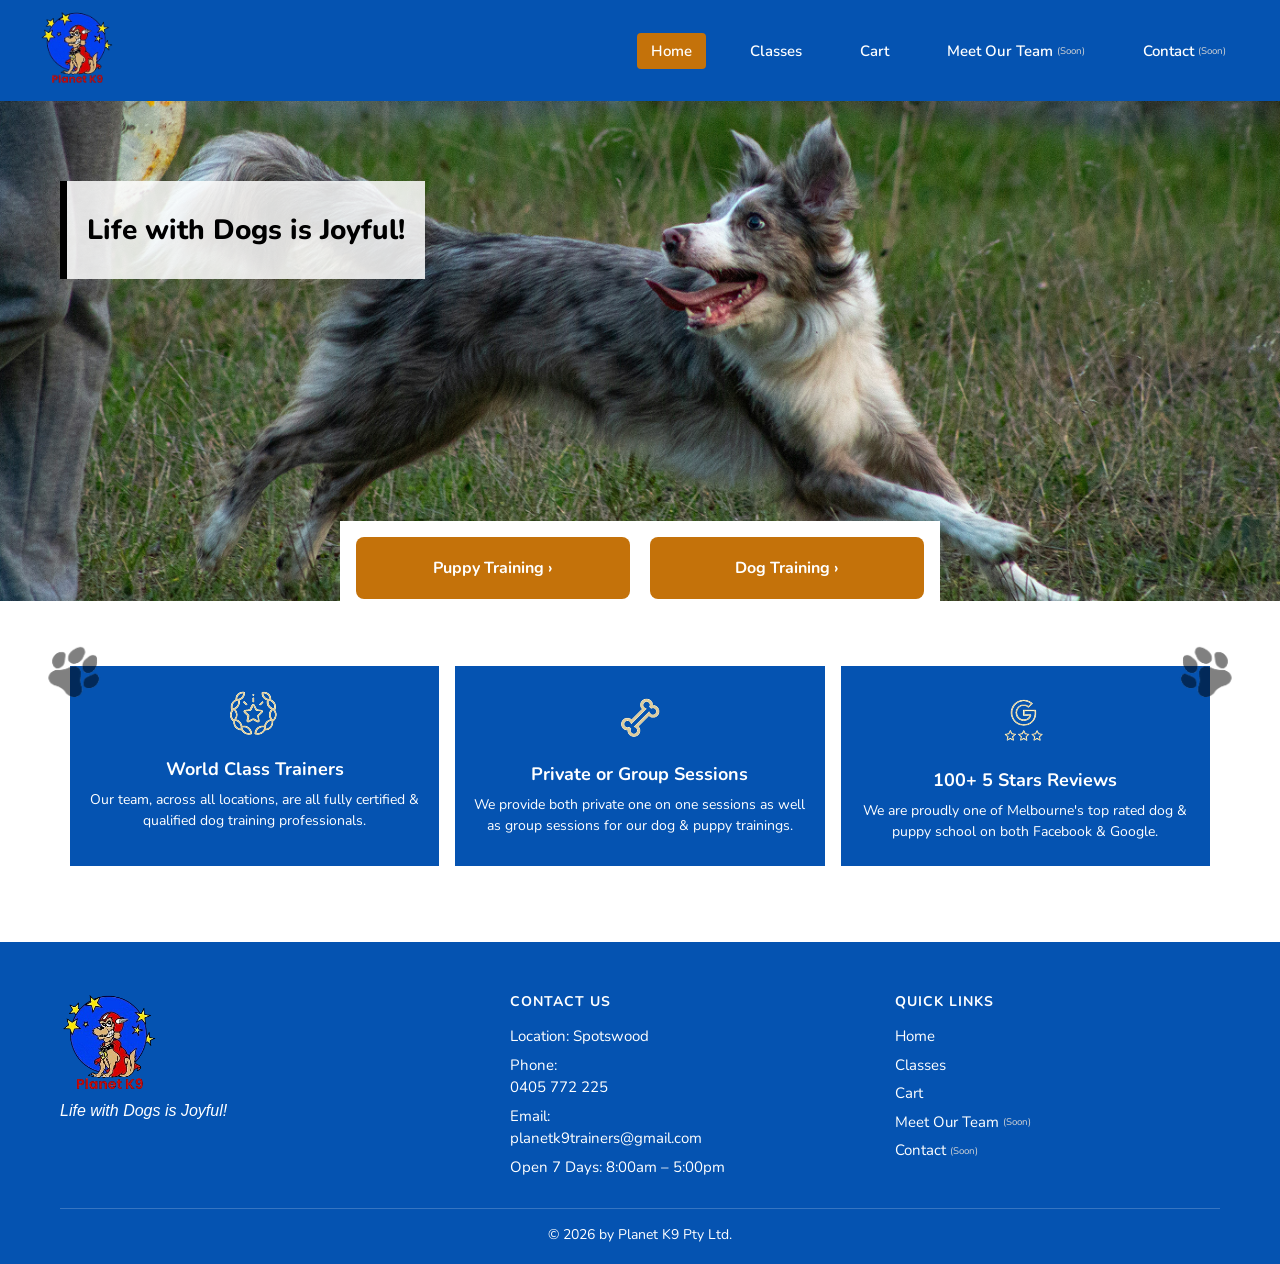
==== commit e543f452: "Cleanup: update logo, remove unused images, label coming-soon nav links, fix page titles" ====
--- a/index.html
+++ b/index.html
@@ -3,7 +3,7 @@
 <head>
     <meta charset="UTF-8">
     <meta name="viewport" content="width=device-width, initial-scale=1.0">
-    <title>Homepage</title>
+    <title>Planet K9 | Home</title>
     <link rel="stylesheet" href="css/style.css">
     <link href="https://fonts.googleapis.com/css2?family=Nunito:wght@400;600;700;800&display=swap" rel="stylesheet">
     <link href="https://fonts.googleapis.com/icon?family=Material+Icons" rel="stylesheet">
@@ -20,8 +20,8 @@
             <a href="index.html" class="nav-link active">Home</a>
             <a href="class.html" class="nav-link">Classes</a>
             <a href="cart.html" class="nav-link cart-link">Cart<span id="cart-badge" class="cart-badge"></span></a>
-            <a href="#" class="nav-link disabled">Meet Our Team</a>
-            <a href="#" class="nav-link disabled">Contact</a>
+            <a href="#" class="nav-link disabled">Meet Our Team <span class="coming-soon">(Soon)</span></a>
+            <a href="#" class="nav-link disabled">Contact <span class="coming-soon">(Soon)</span></a>
         </div>
     </div>
 
@@ -94,8 +94,8 @@
                 <a href="index.html">Home</a>
                 <a href="class.html">Classes</a>
                 <a href="cart.html">Cart</a>
-                <a href="#" class="disabled">Meet Our Team</a>
-                <a href="#" class="disabled">Contact</a>
+                <a href="#" class="disabled">Meet Our Team <span class="coming-soon">(Soon)</span></a>
+                <a href="#" class="disabled">Contact <span class="coming-soon">(Soon)</span></a>
             </div>
         </div>
         <div class="footer-bottom">
--- a/css/style.css
+++ b/css/style.css
@@ -791,6 +791,15 @@
 
   .nav-link.disabled {
     pointer-events: none;
+    cursor: default;
+  }
+
+  .coming-soon {
+    font-size: 0.65em;
+    font-weight: 400;
+    color: var(--gray);
+    position: relative;
+    top: -0.15em;
   }
 
   /* Cart link - show in info-bar nav, hide mobile icon */
